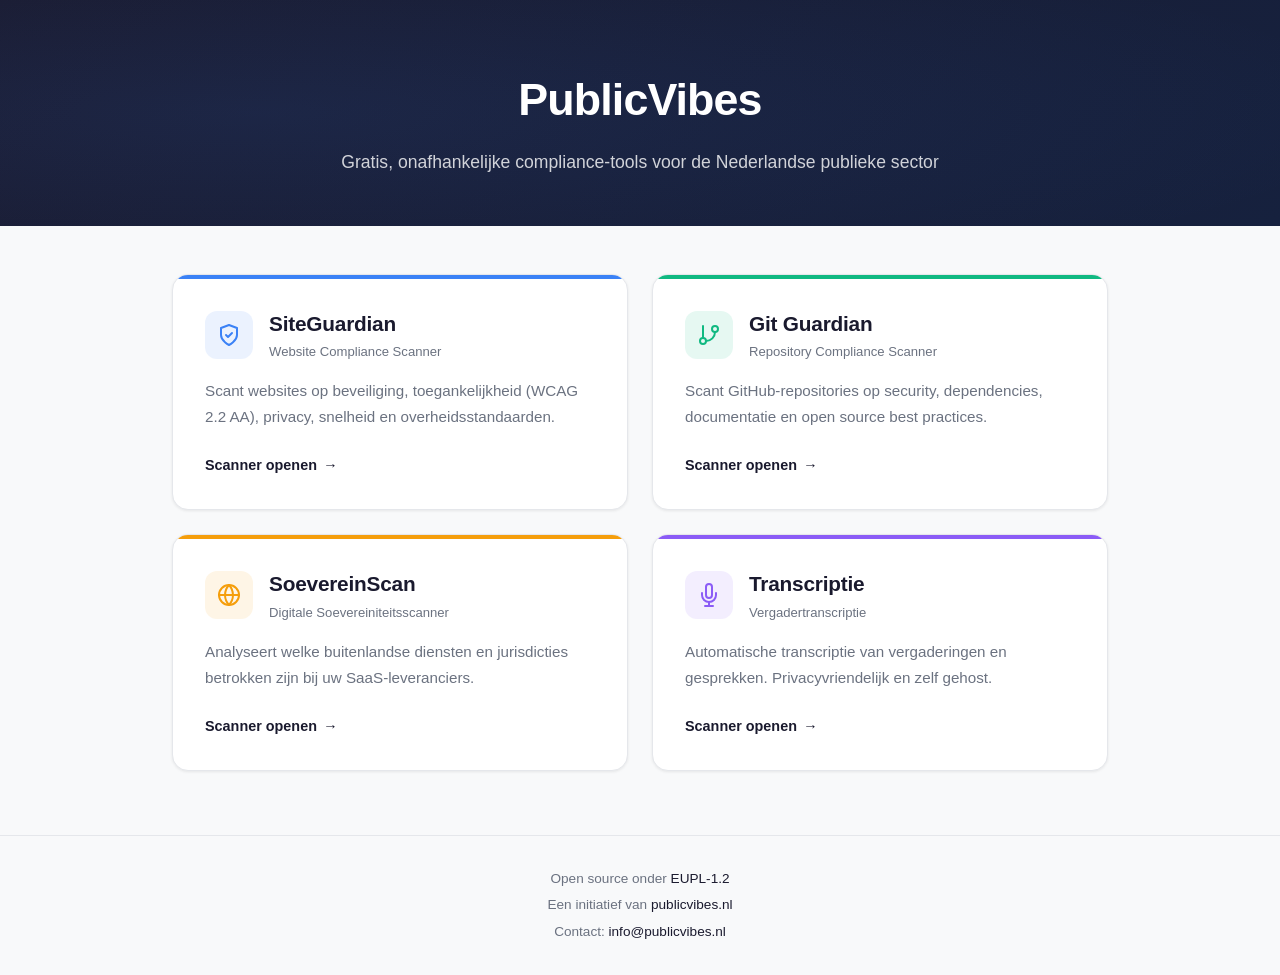
==== portal/index.html @ 970264af "feat: scan.publicvibes.nl portal page linking all four scanners" ====
<!DOCTYPE html>
<html lang="nl">
<head>
    <meta charset="UTF-8">
    <meta name="viewport" content="width=device-width, initial-scale=1.0">
    <title>PublicVibes — Gratis compliance-tools voor de publieke sector</title>
    <style>
        *, *::before, *::after { box-sizing: border-box; margin: 0; padding: 0; }

        :root {
            --hdr-from: #1a1a2e;
            --hdr-to: #16213e;
            --bg-body: #f8f9fa;
            --bg-card: #ffffff;
            --text-dark: #1a1a2e;
            --text-muted: #6b7280;
            --border: #e5e7eb;
            --blue: #3b82f6;
            --green: #10b981;
            --amber: #f59e0b;
            --purple: #8b5cf6;
            --shadow: 0 1px 3px rgba(0,0,0,0.08);
            --shadow-hover: 0 12px 32px rgba(0,0,0,0.12);
        }

        body {
            font-family: -apple-system, BlinkMacSystemFont, "Segoe UI", Roboto, Helvetica, Arial, sans-serif;
            background: var(--bg-body);
            color: var(--text-dark);
            line-height: 1.6;
            min-height: 100vh;
            display: flex;
            flex-direction: column;
        }

        /* Header */
        .hero {
            text-align: center;
            padding: 4rem 2rem 3rem;
            background: linear-gradient(135deg, var(--hdr-from) 0%, var(--hdr-to) 100%);
            color: #fff;
            position: relative;
            overflow: hidden;
        }

        .hero::before {
            content: "";
            position: absolute;
            top: -50%;
            left: -25%;
            width: 150%;
            height: 200%;
            background: radial-gradient(ellipse at 30% 50%, rgba(59,130,246,0.1) 0%, transparent 60%);
            pointer-events: none;
        }

        .hero h1 {
            font-size: 2.8rem;
            font-weight: 800;
            letter-spacing: -0.02em;
            margin-bottom: 0.75rem;
            position: relative;
        }

        .hero .tagline {
            font-size: 1.1rem;
            color: rgba(255,255,255,0.8);
            max-width: 600px;
            margin: 0 auto;
            line-height: 1.7;
            position: relative;
        }

        /* Scanner grid */
        .scanners {
            max-width: 1000px;
            margin: 0 auto;
            padding: 3rem 2rem 4rem;
            display: grid;
            grid-template-columns: repeat(2, 1fr);
            gap: 1.5rem;
            flex: 1;
        }

        .scanner-card {
            background: var(--bg-card);
            border: 1px solid var(--border);
            border-radius: 16px;
            padding: 2rem;
            display: flex;
            flex-direction: column;
            transition: transform 0.25s ease, box-shadow 0.25s ease;
            text-decoration: none;
            color: inherit;
            position: relative;
            overflow: hidden;
            box-shadow: var(--shadow);
        }

        .scanner-card::before {
            content: "";
            position: absolute;
            top: 0;
            left: 0;
            right: 0;
            height: 4px;
        }

        .scanner-card:hover {
            transform: translateY(-4px);
            box-shadow: var(--shadow-hover);
        }

        /* Color variants */
        .scanner-card.blue::before { background: var(--blue); }
        .scanner-card.blue .card-icon { background: rgba(59,130,246,0.1); color: var(--blue); }

        .scanner-card.green::before { background: var(--green); }
        .scanner-card.green .card-icon { background: rgba(16,185,129,0.1); color: var(--green); }

        .scanner-card.amber::before { background: var(--amber); }
        .scanner-card.amber .card-icon { background: rgba(245,158,11,0.1); color: var(--amber); }

        .scanner-card.purple::before { background: var(--purple); }
        .scanner-card.purple .card-icon { background: rgba(139,92,246,0.1); color: var(--purple); }

        .card-header {
            display: flex;
            align-items: center;
            gap: 1rem;
            margin-bottom: 1rem;
        }

        .card-icon {
            width: 48px;
            height: 48px;
            border-radius: 12px;
            display: flex;
            align-items: center;
            justify-content: center;
            flex-shrink: 0;
        }

        .card-title {
            font-size: 1.3rem;
            font-weight: 700;
            letter-spacing: -0.01em;
        }

        .card-subtitle {
            font-size: 0.82rem;
            color: var(--text-muted);
            margin-top: 0.1rem;
        }

        .card-description {
            color: var(--text-muted);
            font-size: 0.95rem;
            margin-bottom: 1.5rem;
            flex: 1;
            line-height: 1.7;
        }

        .card-action {
            display: inline-flex;
            align-items: center;
            gap: 0.4rem;
            font-size: 0.9rem;
            font-weight: 600;
            color: var(--text-dark);
            align-self: flex-start;
        }

        .card-action .arrow {
            transition: transform 0.2s ease;
        }

        .scanner-card:hover .card-action .arrow {
            transform: translateX(4px);
        }

        /* Footer */
        .site-footer {
            text-align: center;
            padding: 2rem;
            border-top: 1px solid var(--border);
            color: var(--text-muted);
            font-size: 0.85rem;
        }

        .site-footer a {
            color: var(--text-dark);
            text-decoration: none;
        }

        .site-footer a:hover {
            text-decoration: underline;
        }

        .footer-lines {
            display: flex;
            flex-direction: column;
            gap: 0.3rem;
        }

        /* Responsive */
        @media (max-width: 700px) {
            .hero { padding: 3rem 1.5rem 2rem; }
            .hero h1 { font-size: 2rem; }
            .hero .tagline { font-size: 1rem; }
            .scanners {
                grid-template-columns: 1fr;
                padding: 1.5rem;
                gap: 1.25rem;
            }
            .scanner-card { padding: 1.5rem; }
        }
    </style>
</head>
<body>
    <div class="hero">
        <h1>PublicVibes</h1>
        <p class="tagline">Gratis, onafhankelijke compliance-tools voor de Nederlandse publieke sector</p>
    </div>

    <div class="scanners">
        <!-- SiteGuardian -->
        <a href="https://siteguardian.publicvibes.nl" class="scanner-card blue">
            <div class="card-header">
                <div class="card-icon">
                    <svg width="24" height="24" viewBox="0 0 24 24" fill="none" stroke="currentColor" stroke-width="2" stroke-linecap="round" stroke-linejoin="round">
                        <path d="M12 22s8-4 8-10V5l-8-3-8 3v7c0 6 8 10 8 10z"/>
                        <polyline points="9 12 11 14 15 10"/>
                    </svg>
                </div>
                <div>
                    <div class="card-title">SiteGuardian</div>
                    <div class="card-subtitle">Website Compliance Scanner</div>
                </div>
            </div>
            <p class="card-description">
                Scant websites op beveiliging, toegankelijkheid (WCAG 2.2 AA), privacy,
                snelheid en overheidsstandaarden.
            </p>
            <span class="card-action">
                Scanner openen <span class="arrow">&rarr;</span>
            </span>
        </a>

        <!-- Git Guardian -->
        <a href="https://gitguardian.publicvibes.nl" class="scanner-card green">
            <div class="card-header">
                <div class="card-icon">
                    <svg width="24" height="24" viewBox="0 0 24 24" fill="none" stroke="currentColor" stroke-width="2" stroke-linecap="round" stroke-linejoin="round">
                        <line x1="6" y1="3" x2="6" y2="15"/>
                        <circle cx="18" cy="6" r="3"/>
                        <circle cx="6" cy="18" r="3"/>
                        <path d="M18 9a9 9 0 0 1-9 9"/>
                    </svg>
                </div>
                <div>
                    <div class="card-title">Git Guardian</div>
                    <div class="card-subtitle">Repository Compliance Scanner</div>
                </div>
            </div>
            <p class="card-description">
                Scant GitHub-repositories op security, dependencies, documentatie
                en open source best practices.
            </p>
            <span class="card-action">
                Scanner openen <span class="arrow">&rarr;</span>
            </span>
        </a>

        <!-- SoevereinScan -->
        <a href="https://soevereinscan.publicvibes.nl" class="scanner-card amber">
            <div class="card-header">
                <div class="card-icon">
                    <svg width="24" height="24" viewBox="0 0 24 24" fill="none" stroke="currentColor" stroke-width="2" stroke-linecap="round" stroke-linejoin="round">
                        <circle cx="12" cy="12" r="10"/>
                        <line x1="2" y1="12" x2="22" y2="12"/>
                        <path d="M12 2a15.3 15.3 0 0 1 4 10 15.3 15.3 0 0 1-4 10 15.3 15.3 0 0 1-4-10 15.3 15.3 0 0 1 4-10z"/>
                    </svg>
                </div>
                <div>
                    <div class="card-title">SoevereinScan</div>
                    <div class="card-subtitle">Digitale Soevereiniteitsscanner</div>
                </div>
            </div>
            <p class="card-description">
                Analyseert welke buitenlandse diensten en jurisdicties betrokken zijn
                bij uw SaaS-leveranciers.
            </p>
            <span class="card-action">
                Scanner openen <span class="arrow">&rarr;</span>
            </span>
        </a>

        <!-- Transcriptie -->
        <a href="https://transcriptie.publicvibes.nl" class="scanner-card purple">
            <div class="card-header">
                <div class="card-icon">
                    <svg width="24" height="24" viewBox="0 0 24 24" fill="none" stroke="currentColor" stroke-width="2" stroke-linecap="round" stroke-linejoin="round">
                        <path d="M12 1a3 3 0 0 0-3 3v8a3 3 0 0 0 6 0V4a3 3 0 0 0-3-3z"/>
                        <path d="M19 10v2a7 7 0 0 1-14 0v-2"/>
                        <line x1="12" y1="19" x2="12" y2="23"/>
                        <line x1="8" y1="23" x2="16" y2="23"/>
                    </svg>
                </div>
                <div>
                    <div class="card-title">Transcriptie</div>
                    <div class="card-subtitle">Vergadertranscriptie</div>
                </div>
            </div>
            <p class="card-description">
                Automatische transcriptie van vergaderingen en gesprekken.
                Privacyvriendelijk en zelf gehost.
            </p>
            <span class="card-action">
                Scanner openen <span class="arrow">&rarr;</span>
            </span>
        </a>
    </div>

    <footer class="site-footer">
        <div class="footer-lines">
            <span>Open source onder <a href="https://joinup.ec.europa.eu/licence/eupl-text-eupl-12">EUPL-1.2</a></span>
            <span>Een initiatief van <a href="https://publicvibes.nl">publicvibes.nl</a></span>
            <span>Contact: <a href="mailto:info@publicvibes.nl">info@publicvibes.nl</a></span>
        </div>
    </footer>
</body>
</html>
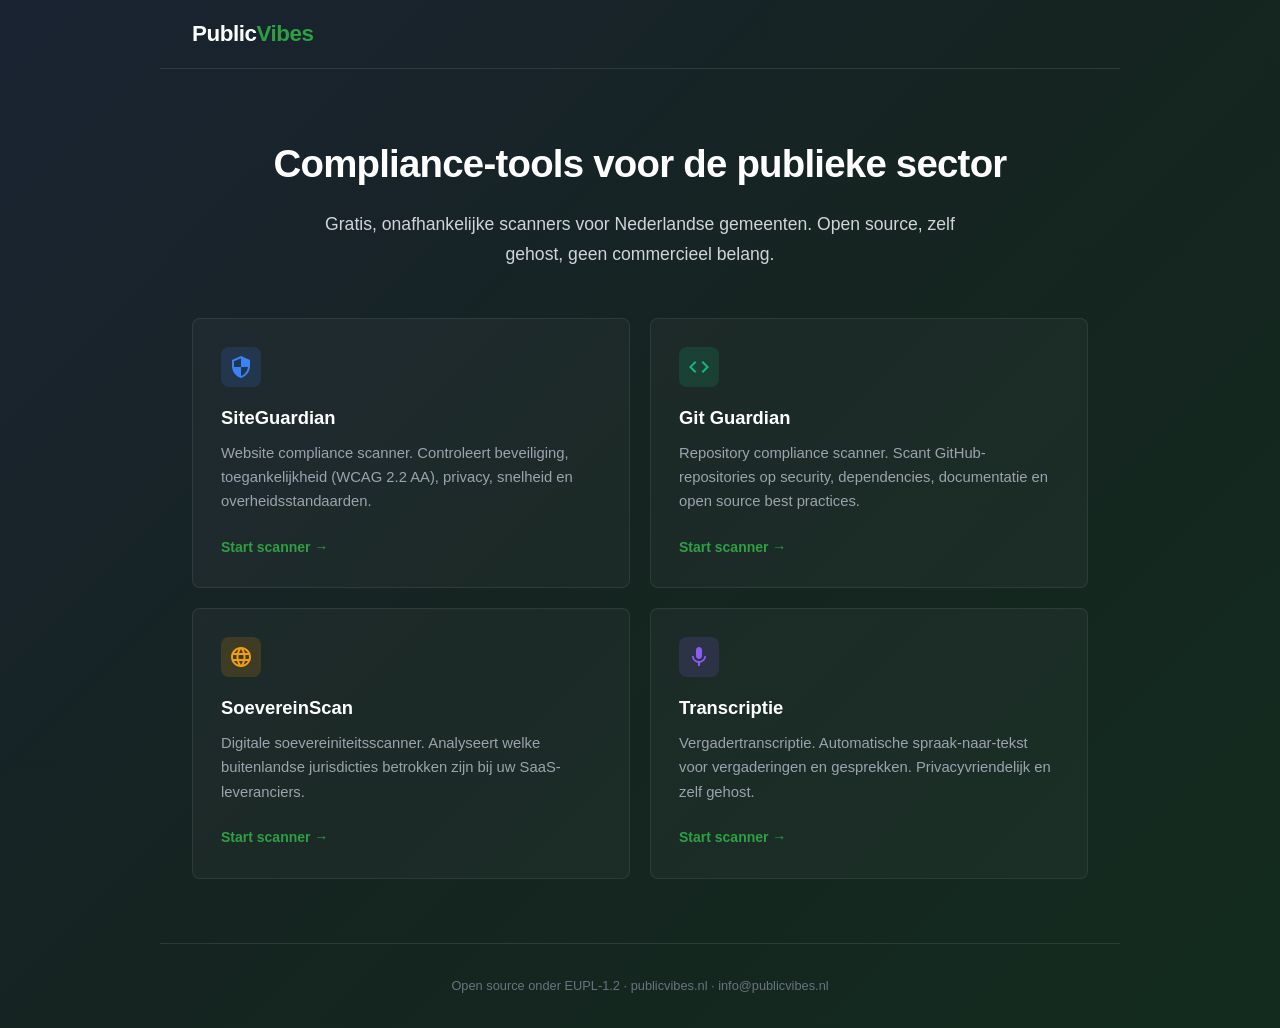
==== commit 82092f03: "feat: portal page in SiteGuardian dark glassmorphism style with Material Design icons" ====
--- a/portal/index.html
+++ b/portal/index.html
@@ -3,331 +3,278 @@
 <head>
     <meta charset="UTF-8">
     <meta name="viewport" content="width=device-width, initial-scale=1.0">
-    <title>PublicVibes — Gratis compliance-tools voor de publieke sector</title>
+    <title>PublicVibes — Compliance-tools voor de publieke sector</title>
     <style>
         *, *::before, *::after { box-sizing: border-box; margin: 0; padding: 0; }
 
-        :root {
-            --hdr-from: #1a1a2e;
-            --hdr-to: #16213e;
-            --bg-body: #f8f9fa;
-            --bg-card: #ffffff;
-            --text-dark: #1a1a2e;
-            --text-muted: #6b7280;
-            --border: #e5e7eb;
-            --blue: #3b82f6;
-            --green: #10b981;
-            --amber: #f59e0b;
-            --purple: #8b5cf6;
-            --shadow: 0 1px 3px rgba(0,0,0,0.08);
-            --shadow-hover: 0 12px 32px rgba(0,0,0,0.12);
+        html {
+            scroll-behavior: smooth;
         }
 
         body {
-            font-family: -apple-system, BlinkMacSystemFont, "Segoe UI", Roboto, Helvetica, Arial, sans-serif;
-            background: var(--bg-body);
-            color: var(--text-dark);
+            font-family: -apple-system, BlinkMacSystemFont, 'Segoe UI', Roboto, sans-serif;
+            background: linear-gradient(135deg, #1a2332 0%, #152420 50%, #132b1e 100%);
+            color: #e5e7eb;
             line-height: 1.6;
             min-height: 100vh;
             display: flex;
             flex-direction: column;
-        }
+            -webkit-font-smoothing: antialiased;
+            -moz-osx-font-smoothing: grayscale;
+        }
+
+        /* Skip link */
+        .skip-link {
+            position: absolute;
+            top: -100%;
+            left: 1rem;
+            background: #2ea043;
+            color: #fff;
+            padding: 0.5rem 1rem;
+            border-radius: 0 0 8px 8px;
+            z-index: 100;
+            text-decoration: none;
+            font-weight: 600;
+            font-size: 0.875rem;
+        }
+
+        .skip-link:focus {
+            top: 0;
+            outline: 3px solid #2ea043;
+        }
+
+        /* Focus visible */
+        *:focus-visible {
+            outline: 3px solid #2ea043;
+            outline-offset: 2px;
+        }
+
+        a { color: #2ea043; text-decoration: none; }
+        a:hover { text-decoration: underline; }
 
         /* Header */
+        .site-header {
+            display: flex;
+            align-items: center;
+            padding: 1rem 2rem;
+            border-bottom: 1px solid rgba(255, 255, 255, 0.1);
+            max-width: 960px;
+            width: 100%;
+            margin: 0 auto;
+        }
+
+        .logo {
+            font-size: 1.4rem;
+            font-weight: 800;
+            letter-spacing: -0.02em;
+        }
+
+        .logo-public { color: #fff; }
+        .logo-vibes { color: #2ea043; }
+
+        /* Hero */
         .hero {
             text-align: center;
             padding: 4rem 2rem 3rem;
-            background: linear-gradient(135deg, var(--hdr-from) 0%, var(--hdr-to) 100%);
+            max-width: 960px;
+            width: 100%;
+            margin: 0 auto;
+        }
+
+        .hero h1 {
+            font-size: 2.4rem;
+            font-weight: 800;
             color: #fff;
-            position: relative;
-            overflow: hidden;
-        }
-
-        .hero::before {
-            content: "";
-            position: absolute;
-            top: -50%;
-            left: -25%;
-            width: 150%;
-            height: 200%;
-            background: radial-gradient(ellipse at 30% 50%, rgba(59,130,246,0.1) 0%, transparent 60%);
-            pointer-events: none;
-        }
-
-        .hero h1 {
-            font-size: 2.8rem;
-            font-weight: 800;
             letter-spacing: -0.02em;
-            margin-bottom: 0.75rem;
-            position: relative;
-        }
-
-        .hero .tagline {
+            margin-bottom: 1rem;
+        }
+
+        .hero .subtitle {
             font-size: 1.1rem;
-            color: rgba(255,255,255,0.8);
-            max-width: 600px;
+            color: #d1d5db;
+            max-width: 640px;
             margin: 0 auto;
             line-height: 1.7;
-            position: relative;
         }
 
         /* Scanner grid */
         .scanners {
-            max-width: 1000px;
-            margin: 0 auto;
-            padding: 3rem 2rem 4rem;
+            max-width: 960px;
+            width: 100%;
+            margin: 0 auto;
+            padding: 0 2rem 4rem;
             display: grid;
             grid-template-columns: repeat(2, 1fr);
-            gap: 1.5rem;
+            gap: 1.25rem;
             flex: 1;
         }
 
+        /* Feature cards */
         .scanner-card {
-            background: var(--bg-card);
-            border: 1px solid var(--border);
-            border-radius: 16px;
-            padding: 2rem;
+            background: rgba(255, 255, 255, 0.03);
+            border: 1px solid rgba(255, 255, 255, 0.08);
+            border-radius: 8px;
+            padding: 1.75rem;
             display: flex;
             flex-direction: column;
-            transition: transform 0.25s ease, box-shadow 0.25s ease;
+            transition: transform 0.2s, border-color 0.2s;
             text-decoration: none;
             color: inherit;
-            position: relative;
-            overflow: hidden;
-            box-shadow: var(--shadow);
-        }
-
-        .scanner-card::before {
-            content: "";
-            position: absolute;
-            top: 0;
-            left: 0;
-            right: 0;
-            height: 4px;
         }
 
         .scanner-card:hover {
-            transform: translateY(-4px);
-            box-shadow: var(--shadow-hover);
-        }
-
-        /* Color variants */
-        .scanner-card.blue::before { background: var(--blue); }
-        .scanner-card.blue .card-icon { background: rgba(59,130,246,0.1); color: var(--blue); }
-
-        .scanner-card.green::before { background: var(--green); }
-        .scanner-card.green .card-icon { background: rgba(16,185,129,0.1); color: var(--green); }
-
-        .scanner-card.amber::before { background: var(--amber); }
-        .scanner-card.amber .card-icon { background: rgba(245,158,11,0.1); color: var(--amber); }
-
-        .scanner-card.purple::before { background: var(--purple); }
-        .scanner-card.purple .card-icon { background: rgba(139,92,246,0.1); color: var(--purple); }
-
-        .card-header {
-            display: flex;
-            align-items: center;
-            gap: 1rem;
-            margin-bottom: 1rem;
+            transform: translateY(-2px);
+            border-color: rgba(255, 255, 255, 0.2);
+            text-decoration: none;
         }
 
         .card-icon {
-            width: 48px;
-            height: 48px;
-            border-radius: 12px;
+            width: 40px;
+            height: 40px;
+            border-radius: 8px;
             display: flex;
             align-items: center;
             justify-content: center;
+            margin-bottom: 1rem;
             flex-shrink: 0;
         }
 
+        .scanner-card.blue .card-icon { background: rgba(59, 130, 246, 0.15); color: #3b82f6; }
+        .scanner-card.green .card-icon { background: rgba(16, 185, 129, 0.15); color: #10b981; }
+        .scanner-card.amber .card-icon { background: rgba(245, 158, 11, 0.15); color: #f59e0b; }
+        .scanner-card.purple .card-icon { background: rgba(139, 92, 246, 0.15); color: #8b5cf6; }
+
         .card-title {
-            font-size: 1.3rem;
+            font-size: 1.15rem;
             font-weight: 700;
-            letter-spacing: -0.01em;
-        }
-
-        .card-subtitle {
-            font-size: 0.82rem;
-            color: var(--text-muted);
-            margin-top: 0.1rem;
+            color: #fff;
+            margin-bottom: 0.5rem;
         }
 
         .card-description {
-            color: var(--text-muted);
-            font-size: 0.95rem;
-            margin-bottom: 1.5rem;
+            font-size: 0.925rem;
+            color: #9ca3af;
+            line-height: 1.65;
+            margin-bottom: 1.25rem;
             flex: 1;
-            line-height: 1.7;
-        }
-
-        .card-action {
+        }
+
+        .card-link {
             display: inline-flex;
             align-items: center;
-            gap: 0.4rem;
-            font-size: 0.9rem;
+            gap: 0.35rem;
+            font-size: 0.875rem;
             font-weight: 600;
-            color: var(--text-dark);
+            color: #2ea043;
             align-self: flex-start;
-        }
-
-        .card-action .arrow {
-            transition: transform 0.2s ease;
-        }
-
-        .scanner-card:hover .card-action .arrow {
-            transform: translateX(4px);
+            transition: gap 0.2s;
+        }
+
+        .scanner-card:hover .card-link {
+            gap: 0.6rem;
         }
 
         /* Footer */
-        .site-footer {
+        footer {
             text-align: center;
             padding: 2rem;
-            border-top: 1px solid var(--border);
-            color: var(--text-muted);
-            font-size: 0.85rem;
-        }
-
-        .site-footer a {
-            color: var(--text-dark);
-            text-decoration: none;
-        }
-
-        .site-footer a:hover {
-            text-decoration: underline;
-        }
-
-        .footer-lines {
-            display: flex;
-            flex-direction: column;
-            gap: 0.3rem;
+            border-top: 1px solid rgba(255, 255, 255, 0.1);
+            color: #6b7280;
+            font-size: 0.8rem;
+            max-width: 960px;
+            width: 100%;
+            margin: 0 auto;
+        }
+
+        footer a {
+            color: #6b7280;
+        }
+
+        footer a:hover {
+            color: #9ca3af;
         }
 
         /* Responsive */
         @media (max-width: 700px) {
+            .site-header { padding: 1rem 1.5rem; }
             .hero { padding: 3rem 1.5rem 2rem; }
-            .hero h1 { font-size: 2rem; }
-            .hero .tagline { font-size: 1rem; }
+            .hero h1 { font-size: 1.8rem; }
+            .hero .subtitle { font-size: 0.95rem; }
             .scanners {
                 grid-template-columns: 1fr;
-                padding: 1.5rem;
-                gap: 1.25rem;
+                padding: 0 1.5rem 3rem;
+                gap: 1rem;
             }
             .scanner-card { padding: 1.5rem; }
         }
     </style>
 </head>
 <body>
-    <div class="hero">
-        <h1>PublicVibes</h1>
-        <p class="tagline">Gratis, onafhankelijke compliance-tools voor de Nederlandse publieke sector</p>
-    </div>
-
-    <div class="scanners">
-        <!-- SiteGuardian -->
-        <a href="https://siteguardian.publicvibes.nl" class="scanner-card blue">
-            <div class="card-header">
-                <div class="card-icon">
-                    <svg width="24" height="24" viewBox="0 0 24 24" fill="none" stroke="currentColor" stroke-width="2" stroke-linecap="round" stroke-linejoin="round">
-                        <path d="M12 22s8-4 8-10V5l-8-3-8 3v7c0 6 8 10 8 10z"/>
-                        <polyline points="9 12 11 14 15 10"/>
-                    </svg>
-                </div>
-                <div>
-                    <div class="card-title">SiteGuardian</div>
-                    <div class="card-subtitle">Website Compliance Scanner</div>
-                </div>
-            </div>
-            <p class="card-description">
-                Scant websites op beveiliging, toegankelijkheid (WCAG 2.2 AA), privacy,
-                snelheid en overheidsstandaarden.
-            </p>
-            <span class="card-action">
-                Scanner openen <span class="arrow">&rarr;</span>
-            </span>
-        </a>
-
-        <!-- Git Guardian -->
-        <a href="https://gitguardian.publicvibes.nl" class="scanner-card green">
-            <div class="card-header">
-                <div class="card-icon">
-                    <svg width="24" height="24" viewBox="0 0 24 24" fill="none" stroke="currentColor" stroke-width="2" stroke-linecap="round" stroke-linejoin="round">
-                        <line x1="6" y1="3" x2="6" y2="15"/>
-                        <circle cx="18" cy="6" r="3"/>
-                        <circle cx="6" cy="18" r="3"/>
-                        <path d="M18 9a9 9 0 0 1-9 9"/>
-                    </svg>
-                </div>
-                <div>
-                    <div class="card-title">Git Guardian</div>
-                    <div class="card-subtitle">Repository Compliance Scanner</div>
-                </div>
-            </div>
-            <p class="card-description">
-                Scant GitHub-repositories op security, dependencies, documentatie
-                en open source best practices.
-            </p>
-            <span class="card-action">
-                Scanner openen <span class="arrow">&rarr;</span>
-            </span>
-        </a>
-
-        <!-- SoevereinScan -->
-        <a href="https://soevereinscan.publicvibes.nl" class="scanner-card amber">
-            <div class="card-header">
-                <div class="card-icon">
-                    <svg width="24" height="24" viewBox="0 0 24 24" fill="none" stroke="currentColor" stroke-width="2" stroke-linecap="round" stroke-linejoin="round">
-                        <circle cx="12" cy="12" r="10"/>
-                        <line x1="2" y1="12" x2="22" y2="12"/>
-                        <path d="M12 2a15.3 15.3 0 0 1 4 10 15.3 15.3 0 0 1-4 10 15.3 15.3 0 0 1-4-10 15.3 15.3 0 0 1 4-10z"/>
-                    </svg>
-                </div>
-                <div>
-                    <div class="card-title">SoevereinScan</div>
-                    <div class="card-subtitle">Digitale Soevereiniteitsscanner</div>
-                </div>
-            </div>
-            <p class="card-description">
-                Analyseert welke buitenlandse diensten en jurisdicties betrokken zijn
-                bij uw SaaS-leveranciers.
-            </p>
-            <span class="card-action">
-                Scanner openen <span class="arrow">&rarr;</span>
-            </span>
-        </a>
-
-        <!-- Transcriptie -->
-        <a href="https://transcriptie.publicvibes.nl" class="scanner-card purple">
-            <div class="card-header">
-                <div class="card-icon">
-                    <svg width="24" height="24" viewBox="0 0 24 24" fill="none" stroke="currentColor" stroke-width="2" stroke-linecap="round" stroke-linejoin="round">
-                        <path d="M12 1a3 3 0 0 0-3 3v8a3 3 0 0 0 6 0V4a3 3 0 0 0-3-3z"/>
-                        <path d="M19 10v2a7 7 0 0 1-14 0v-2"/>
-                        <line x1="12" y1="19" x2="12" y2="23"/>
-                        <line x1="8" y1="23" x2="16" y2="23"/>
-                    </svg>
-                </div>
-                <div>
-                    <div class="card-title">Transcriptie</div>
-                    <div class="card-subtitle">Vergadertranscriptie</div>
-                </div>
-            </div>
-            <p class="card-description">
-                Automatische transcriptie van vergaderingen en gesprekken.
-                Privacyvriendelijk en zelf gehost.
-            </p>
-            <span class="card-action">
-                Scanner openen <span class="arrow">&rarr;</span>
-            </span>
-        </a>
-    </div>
-
-    <footer class="site-footer">
-        <div class="footer-lines">
-            <span>Open source onder <a href="https://joinup.ec.europa.eu/licence/eupl-text-eupl-12">EUPL-1.2</a></span>
-            <span>Een initiatief van <a href="https://publicvibes.nl">publicvibes.nl</a></span>
-            <span>Contact: <a href="mailto:info@publicvibes.nl">info@publicvibes.nl</a></span>
-        </div>
+    <a href="#main" class="skip-link">Ga naar inhoud</a>
+
+    <nav class="site-header" aria-label="Hoofdnavigatie">
+        <span class="logo"><span class="logo-public">Public</span><span class="logo-vibes">Vibes</span></span>
+    </nav>
+
+    <main id="main">
+        <section class="hero">
+            <h1>Compliance-tools voor de publieke sector</h1>
+            <p class="subtitle">Gratis, onafhankelijke scanners voor Nederlandse gemeenten. Open source, zelf gehost, geen commercieel belang.</p>
+        </section>
+
+        <section class="scanners" aria-label="Beschikbare scanners">
+            <!-- SiteGuardian -->
+            <a href="https://siteguardian.publicvibes.nl" class="scanner-card blue">
+                <article>
+                    <div class="card-icon">
+                        <svg xmlns="http://www.w3.org/2000/svg" width="24" height="24" viewBox="0 0 24 24" fill="currentColor"><path d="M12 1L3 5v6c0 5.55 3.84 10.74 9 12 5.16-1.26 9-6.45 9-12V5l-9-4zm0 10.99h7c-.53 4.12-3.28 7.79-7 8.94V12H5V6.3l7-3.11v8.8z"/></svg>
+                    </div>
+                    <h2 class="card-title">SiteGuardian</h2>
+                    <p class="card-description">Website compliance scanner. Controleert beveiliging, toegankelijkheid (WCAG 2.2 AA), privacy, snelheid en overheidsstandaarden.</p>
+                    <span class="card-link">Start scanner →</span>
+                </article>
+            </a>
+
+            <!-- Git Guardian -->
+            <a href="https://gitguardian.publicvibes.nl" class="scanner-card green">
+                <article>
+                    <div class="card-icon">
+                        <svg xmlns="http://www.w3.org/2000/svg" width="24" height="24" viewBox="0 0 24 24" fill="currentColor"><path d="M9.4 16.6L4.8 12l4.6-4.6L8 6l-6 6 6 6 1.4-1.4zm5.2 0l4.6-4.6-4.6-4.6L16 6l6 6-6 6-1.4-1.4z"/></svg>
+                    </div>
+                    <h2 class="card-title">Git Guardian</h2>
+                    <p class="card-description">Repository compliance scanner. Scant GitHub-repositories op security, dependencies, documentatie en open source best practices.</p>
+                    <span class="card-link">Start scanner →</span>
+                </article>
+            </a>
+
+            <!-- SoevereinScan -->
+            <a href="https://soevereinscan.publicvibes.nl" class="scanner-card amber">
+                <article>
+                    <div class="card-icon">
+                        <svg xmlns="http://www.w3.org/2000/svg" width="24" height="24" viewBox="0 0 24 24" fill="currentColor"><path d="M11.99 2C6.47 2 2 6.48 2 12s4.47 10 9.99 10C17.52 22 22 17.52 22 12S17.52 2 11.99 2zm6.93 6h-2.95c-.32-1.25-.78-2.45-1.38-3.56 1.84.63 3.37 1.91 4.33 3.56zM12 4.04c.83 1.2 1.48 2.53 1.91 3.96h-3.82c.43-1.43 1.08-2.76 1.91-3.96zM4.26 14C4.1 13.36 4 12.69 4 12s.1-1.36.26-2h3.38c-.08.66-.14 1.32-.14 2 0 .68.06 1.34.14 2H4.26zm.82 2h2.95c.32 1.25.78 2.45 1.38 3.56-1.84-.63-3.37-1.9-4.33-3.56zm2.95-8H5.08c.96-1.66 2.49-2.93 4.33-3.56C8.81 5.55 8.35 6.75 8.03 8zM12 19.96c-.83-1.2-1.48-2.53-1.91-3.96h3.82c-.43 1.43-1.08 2.76-1.91 3.96zM14.34 14H9.66c-.09-.66-.16-1.32-.16-2 0-.68.07-1.35.16-2h4.68c.09.65.16 1.32.16 2 0 .68-.07 1.34-.16 2zm.25 5.56c.6-1.11 1.06-2.31 1.38-3.56h2.95c-.96 1.65-2.49 2.93-4.33 3.56zM16.36 14c.08-.66.14-1.32.14-2 0-.68-.06-1.34-.14-2h3.38c.16.64.26 1.31.26 2s-.1 1.36-.26 2h-3.38z"/></svg>
+                    </div>
+                    <h2 class="card-title">SoevereinScan</h2>
+                    <p class="card-description">Digitale soevereiniteitsscanner. Analyseert welke buitenlandse jurisdicties betrokken zijn bij uw SaaS-leveranciers.</p>
+                    <span class="card-link">Start scanner →</span>
+                </article>
+            </a>
+
+            <!-- Transcriptie -->
+            <a href="https://transcriptie.publicvibes.nl" class="scanner-card purple">
+                <article>
+                    <div class="card-icon">
+                        <svg xmlns="http://www.w3.org/2000/svg" width="24" height="24" viewBox="0 0 24 24" fill="currentColor"><path d="M12 14c1.66 0 2.99-1.34 2.99-3L15 5c0-1.66-1.34-3-3-3S9 3.34 9 5v6c0 1.66 1.34 3 3 3zm5.3-3c0 3-2.54 5.1-5.3 5.1S6.7 14 6.7 11H5c0 3.41 2.72 6.23 6 6.72V21h2v-3.28c3.28-.48 6-3.3 6-6.72h-1.7z"/></svg>
+                    </div>
+                    <h2 class="card-title">Transcriptie</h2>
+                    <p class="card-description">Vergadertranscriptie. Automatische spraak-naar-tekst voor vergaderingen en gesprekken. Privacyvriendelijk en zelf gehost.</p>
+                    <span class="card-link">Start scanner →</span>
+                </article>
+            </a>
+        </section>
+    </main>
+
+    <footer>
+        <p>Open source onder EUPL-1.2 · publicvibes.nl · info@publicvibes.nl</p>
     </footer>
 </body>
 </html>
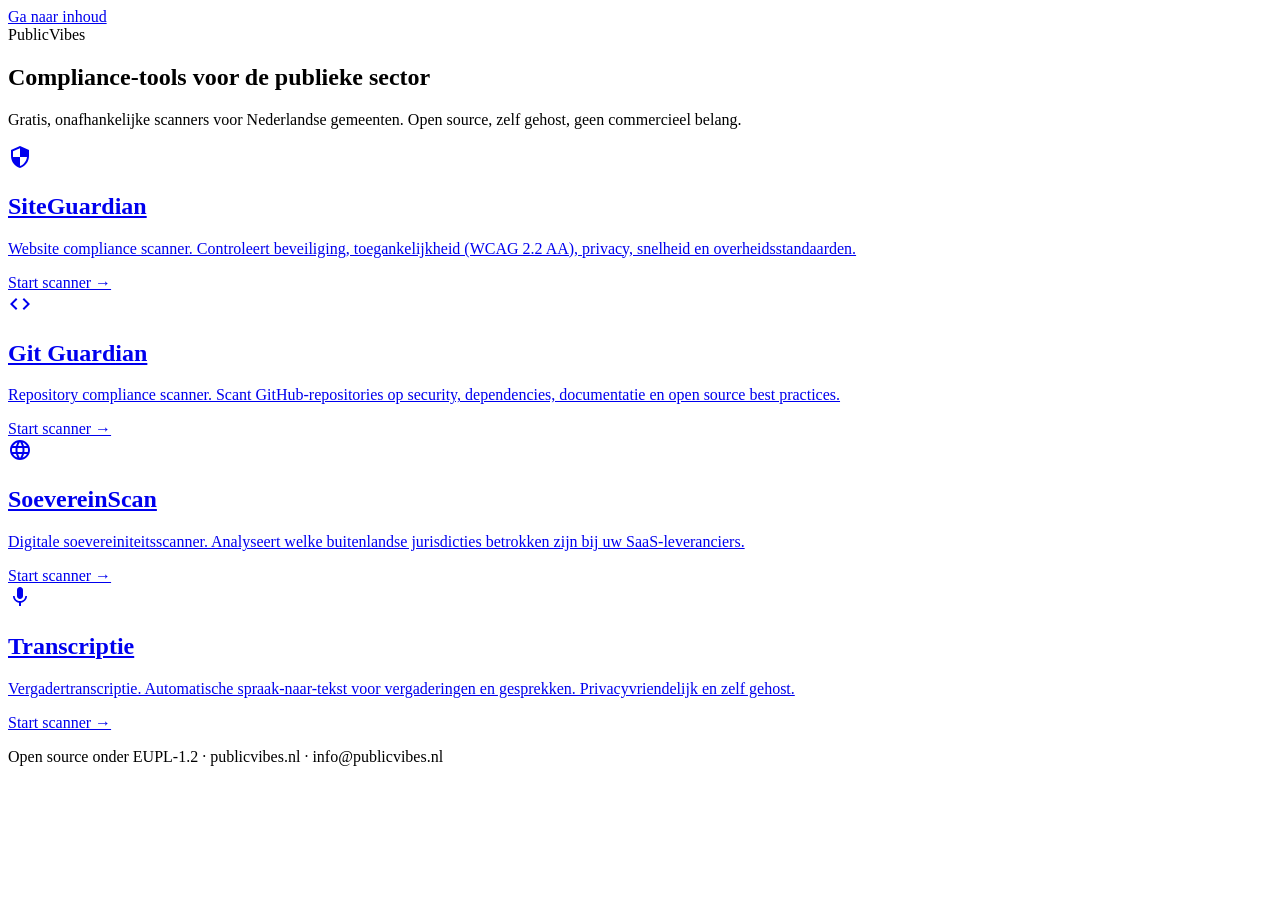
==== commit 62a9de1b: "fix: extract CSS to separate file for CSP compliance (style-src self)" ====
--- a/portal/index.html
+++ b/portal/index.html
@@ -4,210 +4,7 @@
     <meta charset="UTF-8">
     <meta name="viewport" content="width=device-width, initial-scale=1.0">
     <title>PublicVibes — Compliance-tools voor de publieke sector</title>
-    <style>
-        *, *::before, *::after { box-sizing: border-box; margin: 0; padding: 0; }
-
-        html {
-            scroll-behavior: smooth;
-        }
-
-        body {
-            font-family: -apple-system, BlinkMacSystemFont, 'Segoe UI', Roboto, sans-serif;
-            background: linear-gradient(135deg, #1a2332 0%, #152420 50%, #132b1e 100%);
-            color: #e5e7eb;
-            line-height: 1.6;
-            min-height: 100vh;
-            display: flex;
-            flex-direction: column;
-            -webkit-font-smoothing: antialiased;
-            -moz-osx-font-smoothing: grayscale;
-        }
-
-        /* Skip link */
-        .skip-link {
-            position: absolute;
-            top: -100%;
-            left: 1rem;
-            background: #2ea043;
-            color: #fff;
-            padding: 0.5rem 1rem;
-            border-radius: 0 0 8px 8px;
-            z-index: 100;
-            text-decoration: none;
-            font-weight: 600;
-            font-size: 0.875rem;
-        }
-
-        .skip-link:focus {
-            top: 0;
-            outline: 3px solid #2ea043;
-        }
-
-        /* Focus visible */
-        *:focus-visible {
-            outline: 3px solid #2ea043;
-            outline-offset: 2px;
-        }
-
-        a { color: #2ea043; text-decoration: none; }
-        a:hover { text-decoration: underline; }
-
-        /* Header */
-        .site-header {
-            display: flex;
-            align-items: center;
-            padding: 1rem 2rem;
-            border-bottom: 1px solid rgba(255, 255, 255, 0.1);
-            max-width: 960px;
-            width: 100%;
-            margin: 0 auto;
-        }
-
-        .logo {
-            font-size: 1.4rem;
-            font-weight: 800;
-            letter-spacing: -0.02em;
-        }
-
-        .logo-public { color: #fff; }
-        .logo-vibes { color: #2ea043; }
-
-        /* Hero */
-        .hero {
-            text-align: center;
-            padding: 4rem 2rem 3rem;
-            max-width: 960px;
-            width: 100%;
-            margin: 0 auto;
-        }
-
-        .hero h1 {
-            font-size: 2.4rem;
-            font-weight: 800;
-            color: #fff;
-            letter-spacing: -0.02em;
-            margin-bottom: 1rem;
-        }
-
-        .hero .subtitle {
-            font-size: 1.1rem;
-            color: #d1d5db;
-            max-width: 640px;
-            margin: 0 auto;
-            line-height: 1.7;
-        }
-
-        /* Scanner grid */
-        .scanners {
-            max-width: 960px;
-            width: 100%;
-            margin: 0 auto;
-            padding: 0 2rem 4rem;
-            display: grid;
-            grid-template-columns: repeat(2, 1fr);
-            gap: 1.25rem;
-            flex: 1;
-        }
-
-        /* Feature cards */
-        .scanner-card {
-            background: rgba(255, 255, 255, 0.03);
-            border: 1px solid rgba(255, 255, 255, 0.08);
-            border-radius: 8px;
-            padding: 1.75rem;
-            display: flex;
-            flex-direction: column;
-            transition: transform 0.2s, border-color 0.2s;
-            text-decoration: none;
-            color: inherit;
-        }
-
-        .scanner-card:hover {
-            transform: translateY(-2px);
-            border-color: rgba(255, 255, 255, 0.2);
-            text-decoration: none;
-        }
-
-        .card-icon {
-            width: 40px;
-            height: 40px;
-            border-radius: 8px;
-            display: flex;
-            align-items: center;
-            justify-content: center;
-            margin-bottom: 1rem;
-            flex-shrink: 0;
-        }
-
-        .scanner-card.blue .card-icon { background: rgba(59, 130, 246, 0.15); color: #3b82f6; }
-        .scanner-card.green .card-icon { background: rgba(16, 185, 129, 0.15); color: #10b981; }
-        .scanner-card.amber .card-icon { background: rgba(245, 158, 11, 0.15); color: #f59e0b; }
-        .scanner-card.purple .card-icon { background: rgba(139, 92, 246, 0.15); color: #8b5cf6; }
-
-        .card-title {
-            font-size: 1.15rem;
-            font-weight: 700;
-            color: #fff;
-            margin-bottom: 0.5rem;
-        }
-
-        .card-description {
-            font-size: 0.925rem;
-            color: #9ca3af;
-            line-height: 1.65;
-            margin-bottom: 1.25rem;
-            flex: 1;
-        }
-
-        .card-link {
-            display: inline-flex;
-            align-items: center;
-            gap: 0.35rem;
-            font-size: 0.875rem;
-            font-weight: 600;
-            color: #2ea043;
-            align-self: flex-start;
-            transition: gap 0.2s;
-        }
-
-        .scanner-card:hover .card-link {
-            gap: 0.6rem;
-        }
-
-        /* Footer */
-        footer {
-            text-align: center;
-            padding: 2rem;
-            border-top: 1px solid rgba(255, 255, 255, 0.1);
-            color: #6b7280;
-            font-size: 0.8rem;
-            max-width: 960px;
-            width: 100%;
-            margin: 0 auto;
-        }
-
-        footer a {
-            color: #6b7280;
-        }
-
-        footer a:hover {
-            color: #9ca3af;
-        }
-
-        /* Responsive */
-        @media (max-width: 700px) {
-            .site-header { padding: 1rem 1.5rem; }
-            .hero { padding: 3rem 1.5rem 2rem; }
-            .hero h1 { font-size: 1.8rem; }
-            .hero .subtitle { font-size: 0.95rem; }
-            .scanners {
-                grid-template-columns: 1fr;
-                padding: 0 1.5rem 3rem;
-                gap: 1rem;
-            }
-            .scanner-card { padding: 1.5rem; }
-        }
-    </style>
+    <link rel="stylesheet" href="/style.css">
 </head>
 <body>
     <a href="#main" class="skip-link">Ga naar inhoud</a>
